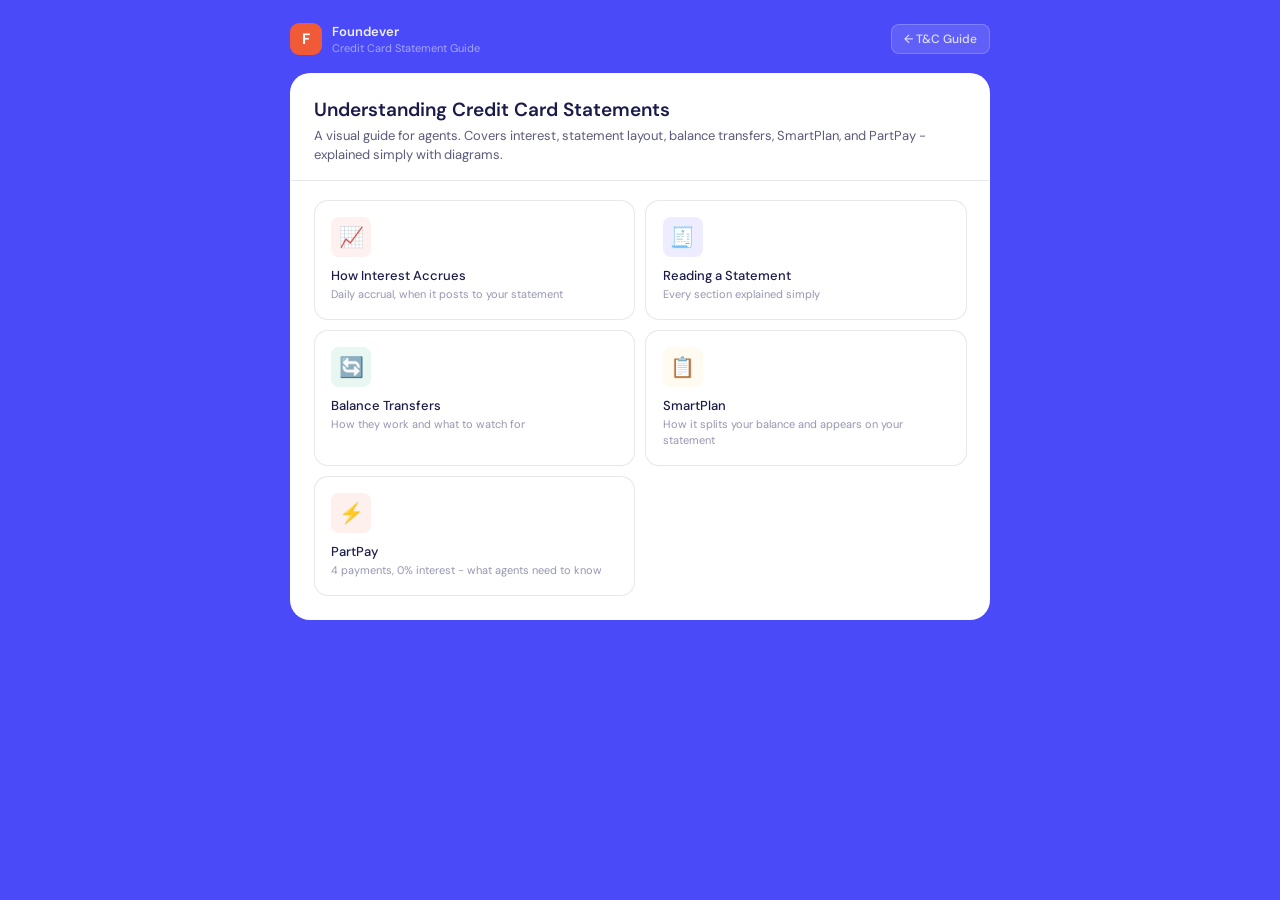
==== cc-guide.html @ bed617c7 "cc statement guide update" ====
<!DOCTYPE html>
<html lang="en">
<head>
<meta charset="UTF-8">
<meta name="viewport" content="width=device-width, initial-scale=1.0">
<title>Credit Card Statement Guide </title>
<link rel="preconnect" href="https://fonts.googleapis.com">
<link href="https://fonts.googleapis.com/css2?family=DM+Sans:opsz,wght@9..40,400;9..40,500;9..40,600;9..40,700&display=swap" rel="stylesheet">
<link rel="stylesheet" href="style-ccguide.css">
</head>
<body>
<div id="app"></div>
<script>
const TOPICS = [
  {id:'interest',   icon:'📈', bg:'#fff1f0', label:'How Interest Accrues',        sub:'Daily accrual, when it posts to your statement'},
  {id:'statement',  icon:'🧾', bg:'#ededff', label:'Reading a Statement',          sub:'Every section explained simply'},
  {id:'balance_xfr',icon:'🔄', bg:'#e8f7f2', label:'Balance Transfers',            sub:'How they work and what to watch for'},
  {id:'smartplan',  icon:'📋', bg:'#fffbf0', label:'SmartPlan',                    sub:'How it splits your balance and appears on your statement'},
  {id:'partpay',    icon:'⚡', bg:'#fdf0ed', label:'PartPay',                      sub:'4 payments, 0% interest - what agents need to know'},
];

const S = {screen:'home', topicId:null};

function escH(s){return String(s).replace(/&/g,'&amp;').replace(/</g,'&lt;').replace(/>/g,'&gt;')}

// ── CONTENT RENDERERS ────────────────────────────────────────────────────────

function renderInterest(){return `
  <div class="section-lbl">The core idea</div>
  <div class="box blue"><div class="box-lbl">How it works</div>
    Interest is calculated <strong>every single day</strong> on your outstanding balance, but it only <em>appears</em> on your statement at the end of each month. Miss a full payment - and you pay for every day the balance sat there.
  </div>

  <div class="box red">
    <div class="box-lbl">Why interest can appear on two statements</div>

    Interest on purchases can start building in the background -  
    but it is <strong>only charged if the full closing balance is not paid by the due date</strong>.

    <br><br>

    <strong>What happens:</strong>
      <ul>
        <li>First statement → no interest shown yet</li>
        <li>Customer does not pay full balance → interest-free period is lost</li>
        <li>Next statement → main interest charge is added</li>
        <li>If they then pay in full → a small additional interest charge may appear on the following statement</li>
      </ul>

      <br>

      <strong>Why it happens:</strong><br>
      Interest keeps building daily until the balance is fully paid,  
      but it is only added to the account at statement time.

      <br><br>

      This delay can make it look like interest is being charged twice -  
      but it’s actually <strong>one continuous interest period shown across two statements</strong>.
  </div>

  <div class="section-lbl">Daily interest formula</div>
  <div style="background:var(--navy);border-radius:var(--rl);padding:1rem 1.25rem;text-align:center;margin-bottom:12px">
    <div style="font-size:11px;color:rgba(255,255,255,.5);margin-bottom:6px;letter-spacing:.08em;text-transform:uppercase">Daily interest charge</div>
    <div style="font-size:16px;font-weight:700;color:#fff;letter-spacing:-.01em">Balance × (Annual Rate ÷ 365)</div>
    <div style="font-size:12px;color:rgba(255,255,255,.55);margin-top:8px">Calculated daily on the <strong>outstanding balance each day </strong>(not a fixed amount)</div>
  </div>

  <div class="section-lbl">What actually happens step by step</div>
  <!-- Timeline -->
  <div style="position:relative;margin:1rem 0 2rem;padding:0 8px">
    <div style="height:6px;background:linear-gradient(90deg,var(--green) 0%,var(--amber) 60%,var(--red) 100%);border-radius:99px;position:relative">
      <!-- nodes -->
      <div style="position:absolute;left:0;top:50%;transform:translateY(-50%)">
        <div style="width:16px;height:16px;background:var(--green);border:3px solid #fff;border-radius:99px;box-shadow:0 0 0 1px var(--green)"></div>
      </div>
      <div style="position:absolute;left:40%;top:50%;transform:translateX(-50%) translateY(-50%)">
        <div style="width:16px;height:16px;background:var(--amber);border:3px solid #fff;border-radius:99px;box-shadow:0 0 0 1px var(--amber)"></div>
      </div>
      <div style="position:absolute;left:70%;top:50%;transform:translateX(-50%) translateY(-50%)">
        <div style="width:16px;height:16px;background:var(--red);border:3px solid #fff;border-radius:99px;box-shadow:0 0 0 1px var(--red)"></div>
      </div>
      <div style="position:absolute;right:0;top:50%;transform:translateY(-50%)">
        <div style="width:16px;height:16px;background:#666;border:3px solid #fff;border-radius:99px;box-shadow:0 0 0 1px #ccc"></div>
      </div>
    </div>
    <!-- labels below -->
    <div style="display:flex;justify-content:space-between;margin-top:14px;font-size:10px">
      <div style="text-align:center;width:60px">
        <div style="font-weight:600;color:var(--green)">1 Mar</div>
        <div style="color:var(--t3)">Purchase<br>$1,000</div>
      </div>
      <div style="text-align:center;width:80px;margin-left:-10px">
        <div style="font-weight:600;color:var(--amber)">31 Mar</div>
        <div style="color:var(--t3)">Statement<br>issued</div>
      </div>
      <div style="text-align:center;width:80px">
        <div style="font-weight:600;color:var(--red)">25 Apr</div>
        <div style="color:var(--t3)">Due date<br>missed</div>
      </div>
      <div style="text-align:center;width:60px">
        <div style="font-weight:600;color:#666">30 Apr</div>
        <div style="color:var(--t3)">Next<br>statement</div>
      </div>
    </div>
    <!-- annotation above line -->
    
  </div>

  <div class="section-lbl">The 2-statement problem (most common customer confusion)</div>
  <div style="display:grid;grid-template-columns:1fr 1fr;gap:8px;margin-bottom:12px">
    <div class="stmt" style="margin:0">
      <div class="stmt-head" style="padding:.5rem .75rem"><span class="stmt-head-title">March Statement</span></div>
      <div class="stmt-row"><span class="stmt-label">Balance</span><span class="stmt-amount">$1,000</span></div>
      <div class="stmt-row highlight-green"><span class="stmt-label">Payment received</span><span class="stmt-amount neg">-$1,000</span></div>
      <div class="stmt-row subtotal"><span class="stmt-label">Closing balance</span><span class="stmt-amount">$0</span></div>
    </div>
    <div class="stmt" style="margin:0">
      <div class="stmt-head" style="padding:.5rem .75rem"><span class="stmt-head-title">April Statement</span></div>
      <div class="stmt-row"><span class="stmt-label">Opening balance</span><span class="stmt-amount">$0</span></div>
      <div class="stmt-row highlight-red"><span class="stmt-label">Interest charge</span><span class="stmt-amount interest">$17.68</span></div>
      <div class="stmt-row subtotal"><span class="stmt-label">Closing balance</span><span class="stmt-amount">$17.68</span></div>
    </div>
  </div>
  

  <div class="section-lbl">What most people get wrong</div>
  <div class="box amber">
    <div class="box-lbl">It is NOT just about the due date</div>
    Customers think:
    <br>“I paid it off, so no interest”
    <br><br>
    Reality:
    <ul>
      <li>Interest may have already been accruing BEFORE they paid</li>
      <li>If they lost their interest-free period, it applies <strong>retroactively</strong></li>
    </ul>
  </div>


  <div class="section-lbl">Transaction types matter</div>
  <div style="display:flex;flex-direction:column;gap:7px;margin-bottom:12px">
    ${[
      ['var(--green)','Purchases','Interest-free period applies ONLY if full balance is paid by due date'],
      ['var(--red)','Cash advances','Interest starts immediately - NO interest-free period'],
      ['var(--brand)','Balance transfers','Separate rate and rules - does NOT behave like purchases'],
    ].map(([col,title,text])=>`
      <div style="display:flex;gap:10px;padding:8px 10px;background:var(--surface);border-radius:var(--r)">
        <div style="width:8px;height:8px;border-radius:99px;background:${col};margin-top:6px"></div>
        <div><div style="font-weight:600;font-size:12px">${title}</div><div style="font-size:12px;color:var(--t2)">${text}</div></div>
      </div>
    `).join('')}
  </div>

  <div class="divider"></div>
  <div class="section-lbl">Agent tips</div>
  <div class="agent-tip"><div class="at-lbl">Common question</div>
     <div class="at-q">"I paid it off - why am I still charged interest?"</div>
    <div class="at-a">
      Interest is charged daily while there is a balance.  
      If the full closing balance wasn’t paid by the due date in the previous cycle, interest starts from the purchase date and continues until the balance is cleared.  
      That interest is then added on the next statement.
    </div>
    </div>
  <div class="agent-tip"><div class="at-lbl">Common question</div>
    <div class="at-q">"I see interest on 2 statements in a row - is this a double charge?"</div>
    <div class="at-a">No. The first charge is interest for the unpaid balance period. The second is the gap between that statement date and when payment was finally received. Two separate accrual periods - both correct under Clause 5.3 of the Westpac Credit Card T&Cs.</div>
  </div>
`}

function renderStatement(){return `
  <div class="section-lbl">A typical credit card statement - annotated</div>
  <div class="stmt">
    <div class="stmt-head">
      <span class="stmt-head-title">Westpac Credit Card Statement</span>
      <span class="stmt-head-sub">Period: 1 Mar – 31 Mar 2025 · Account ****1234</span>
    </div>

    <div class="stmt-row head"><span>Account Summary</span></div>
    <div class="stmt-row"><span class="stmt-label" style="display:flex;align-items:center;gap:6px"><span class="stmt-callout" style="background:#5a5b7a">1</span> Opening Balance</span><span class="stmt-amount">$1,250.00</span></div>

    <div class="stmt-row head"><span>Transactions</span></div>
    <div class="stmt-row"><span class="stmt-label" style="display:flex;align-items:center;gap:6px"><span class="stmt-callout" style="background:var(--brand)">2</span> 03 Mar - Woolworths</span><span class="stmt-amount">$124.50</span></div>
    <div class="stmt-row"><span class="stmt-label" style="padding-left:24px">07 Mar - Netflix</span><span class="stmt-amount">$15.99</span></div>
    <div class="stmt-row"><span class="stmt-label" style="padding-left:24px">14 Mar - Shell Petrol</span><span class="stmt-amount">$89.70</span></div>

    <div class="stmt-row head"><span>Payments & Credits</span></div>
    <div class="stmt-row highlight-green"><span class="stmt-label" style="display:flex;align-items:center;gap:6px"><span class="stmt-callout" style="background:var(--green)">3</span> 18 Mar - Payment - Thank you</span><span class="stmt-amount neg">-$600.00</span></div>

    <div class="stmt-row head"><span>Interest & Fees</span></div>
    <div class="stmt-row highlight-red"><span class="stmt-label" style="display:flex;align-items:center;gap:6px"><span class="stmt-callout" style="background:var(--red)">4</span> 31 Mar - Interest Charge</span><span class="stmt-amount interest">$14.32</span></div>
    <div class="stmt-row highlight-amber"><span class="stmt-label" style="display:flex;align-items:center;gap:6px"><span class="stmt-callout" style="background:var(--amber)">5</span> 31 Mar - Annual Card Fee</span><span class="stmt-amount">$175.00</span></div>

    <div class="stmt-row total"><span class="stmt-label" style="display:flex;align-items:center;gap:6px"><span class="stmt-callout" style="background:var(--navy)">6</span> Closing Balance</span><span class="stmt-amount brand">$1,069.51</span></div>
    <div class="stmt-row highlight-blue"><span class="stmt-label" style="display:flex;align-items:center;gap:6px"><span class="stmt-callout" style="background:var(--brand)">7</span> Minimum Payment Due</span><span class="stmt-amount brand">$21.39</span></div>
    <div class="stmt-row"><span class="stmt-label" style="display:flex;align-items:center;gap:6px"><span class="stmt-callout" style="background:var(--navy)">8</span> Payment Due Date</span><span class="stmt-amount">15 Apr 2025</span></div>
  </div>

  <div class="section-lbl">What each number means</div>
  <div style="display:flex;flex-direction:column;gap:7px;margin-bottom:12px">
    ${[
      ['1','#5a5b7a','Opening Balance','What was owed at the start of this statement period - the closing balance from last month.'],
      ['2','var(--brand)','Transactions','All purchases made this period. Interest and fees are NOT included here - they have their own section.'],
      ['3','var(--green)','Payments & Credits','Money the customer paid in, plus any refunds. Shown as negative (reduces what they owe).'],
      ['4','var(--red)','Interest Charge','The daily interest accrued over the period, totalled and posted at statement end. Only appears if they carried a balance.'],
      ['5','var(--amber)','Fees','Annual card fee, cash advance fee, missed payment fee, etc. These are separate from interest.'],
      ['6','var(--navy)','Closing Balance','What they owe right now. = Opening + Transactions − Payments + Interest + Fees.'],
      ['7','var(--brand)','Minimum Payment Due','The least they must pay to avoid a $20 missed payment fee. Paying only the minimum means interest accrues on the rest.'],
      ['8','var(--navy)','Payment Due Date','The deadline. Pay the full closing balance by this date to keep the interest-free period.'],
    ].map(([n,col,title,text])=>`
      <div style="display:flex;gap:10px;align-items:flex-start;padding:8px 10px;background:var(--surface);border-radius:var(--r)">
        <div style="width:20px;height:20px;border-radius:99px;background:${col};color:#fff;font-size:10px;font-weight:700;display:grid;place-items:center;flex-shrink:0;margin-top:1px">${n}</div>
        <div><div style="font-size:12px;font-weight:600;color:var(--t1);margin-bottom:2px">${title}</div><div style="font-size:12px;color:var(--t2);line-height:1.5">${text}</div></div>
      </div>`).join('')}
  </div>

  <div class="divider"></div>
  <div class="section-lbl">Agent tips</div>
  <div class="agent-tip"><div class="at-lbl">Common question</div>
    <div class="at-q">"What is the difference between the closing balance and the minimum payment?"</div>
    <div class="at-a">The closing balance is the full amount owed. The minimum payment is the least they must pay to avoid a late fee - but paying only the minimum means interest accrues on everything else. To keep interest-free days, they must pay the full closing balance (or Monthly Payment Balance if they have a SmartPlan or Balance Transfer).</div>
  </div>
  <div class="agent-tip"><div class="at-lbl">Common question</div>
    <div class="at-q">"Why do I see both interest AND fees on my statement?"</div>
    <div class="at-a">They're different things. Interest is charged on the balance they carried day-to-day. Fees are fixed charges for specific events - like the annual card fee or a missed payment fee. A customer can have a fee without any interest (e.g. if they paid in full but still got charged the annual fee).</div>
  </div>
`}

function renderBalanceXfr(){return `
  <div class="section-lbl">What is a balance transfer?</div>
  <div class="box blue"><div class="box-lbl">Simple definition</div>
    A balance transfer moves debt from a higher-interest card to a Westpac card at a lower (often 0%) promotional rate for a set period. It doesn't reduce what you owe - it changes where you owe it and at what rate.
  </div>

  <div class="section-lbl">Before & after</div>
  <div class="two-col">
    <div style="background:var(--red-bg);border:1px solid var(--red-bdr);border-radius:var(--rl);padding:1rem;text-align:center">
      <div style="font-size:10px;text-transform:uppercase;font-weight:700;color:var(--red);margin-bottom:.5rem">Other bank card - BEFORE</div>
      <div style="font-size:24px;font-weight:700;color:var(--t1)">$5,000</div>
      <div style="font-size:12px;color:var(--t2);margin-top:4px">At 22% p.a.</div>
      <div style="font-size:11px;color:var(--red);margin-top:6px;font-weight:600">≈ $3.01/day interest</div>
    </div>
    <div style="background:var(--green-bg);border:1px solid var(--green-bdr);border-radius:var(--rl);padding:1rem;text-align:center">
      <div style="font-size:10px;text-transform:uppercase;font-weight:700;color:var(--green);margin-bottom:.5rem">Westpac card - AFTER</div>
      <div style="font-size:24px;font-weight:700;color:var(--t1)">$5,000</div>
      <div style="font-size:12px;color:var(--t2);margin-top:4px">At 0% for 20 months</div>
      <div style="font-size:11px;color:var(--green);margin-top:6px;font-weight:600">$0/day interest (promo period)</div>
    </div>
  </div>

  <div class="section-lbl">The timeline - what agents must explain</div>
  <div style="position:relative;margin:1.5rem 0 1rem;padding:0 8px">
    <div style="height:8px;border-radius:99px;overflow:hidden;display:flex">
      <div style="width:72%;background:var(--green);display:flex;align-items:center;padding-left:10px"><span style="font-size:10px;font-weight:600;color:#fff">0% promotional period (20 months)</span></div>
      <div style="width:28%;background:var(--red);display:flex;align-items:center;justify-content:flex-end;padding-right:8px"><span style="font-size:10px;font-weight:600;color:#fff">Standard rate</span></div>
    </div>
    <div style="display:flex;justify-content:space-between;margin-top:8px;font-size:10px;color:var(--t2)">
      <span>Transfer date (Day 1)<br><span style="font-style:italic">Interest starts immediately on BT</span></span>
      <span style="text-align:center">Month 20<br><span style="color:var(--red);font-weight:600">Promo ends!</span></span>
      <span style="text-align:right">Remaining balance →<br>reverts to purchase/cash rate</span>
    </div>
  </div>

  <div class="section-lbl">How it appears on a statement</div>
  <div class="stmt">
    <div class="stmt-head"><span class="stmt-head-title">Account Summary - Balance Transfer Active</span></div>
    <div class="stmt-row"><span class="stmt-label">Main Account Balance</span><span class="stmt-amount">$234.19</span></div>
    <div class="stmt-row highlight-blue"><span class="stmt-label">Balance Transfer Balance</span><span class="stmt-amount brand">$4,750.00</span></div>
    <div class="stmt-row total"><span class="stmt-label">Total Closing Balance</span><span class="stmt-amount brand">$4,984.19</span></div>
    <div class="stmt-row"><span class="stmt-label" style="color:var(--brand);font-size:11px">Monthly Payment Balance (pay this to keep interest free on purchases)</span><span class="stmt-amount brand" style="font-size:11px">$234.19</span></div>
  </div>

  <div class="box amber"><div class="box-lbl">⚠ Key rule agents must know</div>
    While a Balance Transfer is active, the customer must pay the <strong>Monthly Payment Balance</strong> (not the full closing balance) to keep their interest-free period on purchases. This is different from the normal "pay the closing balance" rule.
  </div>

  <div class="box red"><div class="box-lbl">Critical - what happens at end of promo period</div>
    Any remaining Balance Transfer balance reverts to the Purchase Balance or Cash Advance Balance (per the original offer terms) and starts attracting the standard rate. Customers should aim to pay it off before the promo ends. Not available on Westpac Lite.
  </div>

  <div class="divider"></div>
  <div class="section-lbl">Agent tips</div>
  <div class="agent-tip"><div class="at-lbl">Common question</div>
    <div class="at-q">"I did a balance transfer but I'm still being charged interest on my purchases."</div>
    <div class="at-a">When a Balance Transfer is active, the customer needs to pay the Monthly Payment Balance (shown on their statement) - not the full closing balance - to maintain interest-free on purchases. If they only paid the minimum, interest would have applied to purchases. Check what amount they paid last month.</div>
  </div>
  <div class="agent-tip"><div class="at-lbl">Common question</div>
    <div class="at-q">"Can I cancel a balance transfer?"</div>
    <div class="at-a">Balance transfers can't be cancelled once processed, but customers can pay off the balance transfer balance faster. The balance transfer fee (typically 3%) is charged upfront and is not refunded.</div>
  </div>
`}

function renderSmartplan(){return `
  <div class="section-lbl">What is SmartPlan?</div>
  <div class="box blue"><div class="box-lbl">Simple definition</div>
    SmartPlan splits a large purchase or part of your card balance into <strong>fixed monthly instalments</strong> - like a mini payment plan within your credit card. You choose the number of months, and a set amount comes off each statement automatically.
  </div>

  <div class="section-lbl">How it splits your balance</div>
  <div class="two-col">
    <div class="bs-card" style="border-color:var(--bdr-md)">
      <div class="bs-title">Before SmartPlan</div>
      <div style="font-size:13px;color:var(--t2);margin-bottom:8px">Main Account Balance</div>
      <div class="bs-amount">$3,200</div>
      <div class="bs-rate">Full amount attracting 20.99% p.a.</div>
      <div style="display:inline-block;font-size:10px;font-weight:600;padding:2px 8px;border-radius:99px;margin-top:6px;background:var(--red-bg);color:var(--red)">No structure</div>
    </div>
    <div class="bs-card" style="border-color:var(--brand-mid);background:var(--brand-lt)">
      <div class="bs-title" style="color:var(--brand)">After SmartPlan</div>
      <div style="font-size:12px;color:var(--t2);margin-bottom:4px">Main Account Balance</div>
      <div style="font-size:18px;font-weight:700;color:var(--t1)">$1,200</div>
      <div style="height:8px"></div>
      <div style="font-size:12px;color:var(--brand);font-weight:600;margin-bottom:2px">SmartPlan Balance</div>
      <div style="font-size:18px;font-weight:700;color:var(--brand)">$2,000</div>
      <div class="bs-pill" style="background:var(--brand-lt);color:var(--brand)">$200/month × 10 months</div>
    </div>
  </div>

  <div class="section-lbl">How it appears on a statement</div>
  <div class="stmt">
    <div class="stmt-head"><span class="stmt-head-title">Account Summary - SmartPlan Active</span></div>
    <div class="stmt-row"><span class="stmt-label">Main Account Balance</span><span class="stmt-amount">$1,200.00</span></div>
    <div class="stmt-row highlight-blue"><span class="stmt-label">SmartPlan Balance(s)</span><span class="stmt-amount brand">$1,800.00</span></div>
    <div class="stmt-row total"><span class="stmt-label">Total Closing Balance</span><span class="stmt-amount brand">$3,000.00</span></div>

    <div class="stmt-row head"><span>SmartPlan Detail</span></div>
    <div class="stmt-row highlight-blue"><span class="stmt-label">Plan 1: Television purchase - 8 months remaining</span><span class="stmt-amount brand">$200.00/mo</span></div>

    <div class="stmt-row head"><span>What to pay this month</span></div>
    <div class="stmt-row"><span class="stmt-label">Monthly Payment Balance (keeps interest free on purchases)</span><span class="stmt-amount">$1,200.00</span></div>
    <div class="stmt-row"><span class="stmt-label">SmartPlan Instalment</span><span class="stmt-amount">$200.00</span></div>
    <div class="stmt-row total"><span class="stmt-label">Monthly Payment (pay this to keep SmartPlan active)</span><span class="stmt-amount brand">$1,400.00</span></div>
  </div>

  <div class="box amber"><div class="box-lbl">⚠ Autopay must be updated first</div>
    Before setting up a SmartPlan, the customer must update Autopay to either "Monthly Payment Balance" or "Monthly Payment." A fixed dollar amount or percentage Autopay is not compatible - the setup will be blocked.
  </div>

  <div class="box red"><div class="box-lbl">What happens if a SmartPlan payment is missed</div>
    Westpac may cancel the SmartPlan and move the remaining balance back to the Main Account Balance where standard interest applies. Setup fees are not refunded.
  </div>

  <div class="divider"></div>
  <div class="section-lbl">Agent tips</div>
  <div class="agent-tip"><div class="at-lbl">Common question</div>
    <div class="at-q">"I set up SmartPlan but my Autopay stopped working."</div>
    <div class="at-a">This is expected behaviour. Setting up a SmartPlan affects existing Autopay. If Autopay was set to a fixed dollar amount or percentage, the customer needs to update it to "Monthly Payment Balance" or "Monthly Payment" before the SmartPlan can proceed. Ask them to update this in Online Banking. Reference: Westpac Credit Card T&Cs Clause 7.5.</div>
  </div>
  <div class="agent-tip"><div class="at-lbl">Common question</div>
    <div class="at-q">"Can the customer have more than one SmartPlan?"</div>
    <div class="at-a">Yes - up to 8 active SmartPlans at once. Each appears separately on the statement with its own instalment amount. Payments are applied to the highest-rate SmartPlan first, then oldest first if the rate is the same.</div>
  </div>
  <div class="agent-tip"><div class="at-lbl">Common question</div>
    <div class="at-q">"How do I set up SmartPlan for a customer?"</div>
    <div class="at-a">SmartPlan can only be set up through Online Banking (desktop or Westpac App). Agents cannot set it up directly on behalf of the customer. Takes up to 2 business days to activate. The rate and fees are disclosed at setup and the customer receives notification when it's accepted. Reference: Clause 7.2.</div>
  </div>
`}

function renderPartpay(){return `
  <div class="section-lbl">What is PartPay?</div>
  <div class="box blue"><div class="box-lbl">Simple definition</div>
    PartPay splits a purchase into <strong>4 equal payments over 6 weeks</strong> with <strong>0% interest</strong>. It uses a separate digital card (PartPay Card) that's linked to the main credit card account. Think of it as a built-in buy-now-pay-later.
  </div>

  <div class="section-lbl">How a $500 purchase is split</div>
  <div class="pay-schedule">
    <div class="pay-item paid">
      <div class="pi-num">Payment 1</div>
      <div class="pi-amount">$125</div>
      <div class="pi-date">1 Mar (at purchase)</div>
      <div class="pi-status">✓ Paid</div>
    </div>
    <div class="pay-item paid">
      <div class="pi-num">Payment 2</div>
      <div class="pi-amount">$125</div>
      <div class="pi-date">15 Mar</div>
      <div class="pi-status">✓ Paid</div>
    </div>
    <div class="pay-item due">
      <div class="pi-num">Payment 3</div>
      <div class="pi-amount">$125</div>
      <div class="pi-date">29 Mar</div>
      <div class="pi-status">DUE NOW</div>
    </div>
    <div class="pay-item future">
      <div class="pi-num">Payment 4</div>
      <div class="pi-amount">$125</div>
      <div class="pi-date">12 Apr</div>
      <div class="pi-status">Upcoming</div>
    </div>
  </div>

  <div class="section-lbl">How it appears on a statement</div>
  <div class="stmt">
    <div class="stmt-head"><span class="stmt-head-title">Account Summary - PartPay Active</span></div>
    <div class="stmt-row"><span class="stmt-label">Main Account Balance</span><span class="stmt-amount">$450.00</span></div>
    <div class="stmt-row highlight-blue"><span class="stmt-label">PartPay Balance</span><span class="stmt-amount brand">$250.00</span></div>
    <div class="stmt-row total"><span class="stmt-label">Total Closing Balance</span><span class="stmt-amount brand">$700.00</span></div>

    <div class="stmt-row head"><span>PartPay Detail</span></div>
    <div class="stmt-row highlight-blue"><span class="stmt-label">Appliance Store - $500.00 original</span><span class="stmt-amount">$250.00 remaining</span></div>
    <div class="stmt-row" style="font-size:11px"><span class="stmt-label" style="color:var(--t3)">Instalments 1 & 2 paid · Instalment 3 due 29 Mar · Instalment 4 due 12 Apr</span><span></span></div>

    <div class="stmt-row head"><span>What to pay this month</span></div>
    <div class="stmt-row"><span class="stmt-label">Monthly Payment Balance (keeps purchases interest free - excludes PartPay)</span><span class="stmt-amount">$450.00</span></div>
    <div style="padding:6px 1rem;font-size:11px;color:var(--brand);background:var(--brand-lt)">PartPay Balance (0% interest) - collected automatically per schedule above</div>
  </div>

  <div class="section-lbl">Key rules - what's different about PartPay</div>
  <div style="display:flex;flex-direction:column;gap:7px;margin-bottom:12px">
    ${[
      ['var(--green)','0% interest on PartPay Balance','The PartPay Balance always sits at 0% - no interest, ever, as long as instalments are paid on time.'],
      ['var(--green)','Does not need to be paid for interest free on purchases','The Monthly Payment Balance excludes PartPay - customers only need to pay the Main Account Balance to keep interest free days on purchases.'],
      ['var(--brand)','PartPay Card is a digital card only','It is a separate digital card linked to the main credit card account. It can ONLY be used for eligible purchases - no cash advances, no Balance Transfers.'],
      ['var(--amber)','Cash advances not permitted','If a cash advance accidentally goes through on a PartPay Card, it is treated as a PartPay Purchase and repaid per the instalment schedule.'],
      ['var(--red)','Missed PartPay payment = moves to purchase balance','A missed PartPay payment (Missed PartPay Payment) is moved into the Purchase Balance and attracts the standard purchase rate from that point.'],
      ['var(--amber)','Points earned on full purchase value','Points are earned on the full purchase value - not on each individual instalment.'],
    ].map(([col,title,text])=>`
      <div style="display:flex;gap:10px;align-items:flex-start;padding:8px 10px;background:var(--surface);border-radius:var(--r)">
        <div style="width:8px;height:8px;border-radius:99px;background:${col};flex-shrink:0;margin-top:5px"></div>
        <div><div style="font-size:12px;font-weight:600;color:var(--t1);margin-bottom:2px">${title}</div><div style="font-size:12px;color:var(--t2);line-height:1.5">${text}</div></div>
      </div>`).join('')}
  </div>

  <div class="divider"></div>
  <div class="section-lbl">Agent tips</div>
  <div class="agent-tip"><div class="at-lbl">Common question</div>
    <div class="at-q">"I paid my credit card balance but PartPay is still showing - do I owe more?"</div>
    <div class="at-a">Yes, PartPay is collected separately on its own schedule. The Monthly Payment Balance they needed to pay only covered the Main Account Balance. The PartPay instalments are collected automatically on the PartPay dates. If they paid the Monthly Payment Balance correctly, they are not in arrears - PartPay is running as expected. Reference: Westpac Credit Card T&Cs Clause 5.2.</div>
  </div>
  <div class="agent-tip"><div class="at-lbl">Common question</div>
    <div class="at-q">"Why is there interest on my statement even though PartPay is 0%?"</div>
    <div class="at-a">Interest is charged on the Main Account Balance - not the PartPay Balance. If the customer didn't pay the Monthly Payment Balance in full, interest would apply to their purchase balance. The PartPay Balance itself is always 0% and is never subject to interest. Reference: Altitude T&Cs and Westpac Credit Card T&Cs Table 1.</div>
  </div>
  <div class="agent-tip"><div class="at-lbl">Common question</div>
    <div class="at-q">"What happens if I miss a PartPay payment?"</div>
    <div class="at-a">A missed PartPay payment (called a "Missed PartPay Payment") is moved from the PartPay Balance into the Purchase Balance. From that point it attracts the standard purchase rate. It is also included in the Minimum Payment Due calculation going forward. Encourage the customer to set up Autopay to prevent this.</div>
  </div>
`}

// ── RENDER ────────────────────────────────────────────────────────────────────
function render(){
  const t = S.topicId ? TOPICS.find(x=>x.id===S.topicId) : null;
  document.getElementById('app').innerHTML = `
    <div class="phdr">
      <div class="brand-row">
        <div class="logomark">F</div>
        <div><div class="brand-name">Foundever</div><div class="brand-sub">Credit Card Statement Guide</div></div>
      </div>
      <a class="back-link" href="creditcardstnc.html">← T&C Guide</a>
    </div>
    <div class="shell">
      ${S.screen === 'home' ? renderHome() : renderTopic(t)}
    </div>`;
}

function renderHome(){
  return `
    <div class="home-head">
      <h1>Understanding Credit Card Statements</h1>
      <p>A visual guide for agents. Covers interest, statement layout, balance transfers, SmartPlan, and PartPay - explained simply with diagrams.</p>
    </div>
    <div class="topic-grid">
      ${TOPICS.map(t=>`
        <div class="topic-card" onclick="goTopic('${t.id}')">
          <div class="tc-pill" style="background:${t.bg}">${t.icon}</div>
          <div class="tc-lbl">${escH(t.label)}</div>
          <div class="tc-desc">${escH(t.sub)}</div>
        </div>`).join('')}
    </div>`;
}

function renderTopic(t){
  const contentMap = {
    interest:    renderInterest,
    statement:   renderStatement,
    balance_xfr: renderBalanceXfr,
    smartplan:   renderSmartplan,
    partpay:     renderPartpay,
  };
  const body = contentMap[t.id] ? contentMap[t.id]() : '<p>Coming soon.</p>';
  return `
    <div class="topic-hdr">
      <div class="th-inner">
        <div class="th-icon" style="background:${t.bg}">${t.icon}</div>
        <div><div class="th-title">${escH(t.label)}</div><div class="th-sub">${escH(t.sub)}</div></div>
      </div>
      <button class="btn" onclick="goHome()">← Back</button>
    </div>
    <div class="content">${body}</div>`;
}

function goHome(){ S.screen='home'; S.topicId=null; render(); window.scrollTo(0,0); }
function goTopic(id){ S.topicId=id; S.screen='topic'; render(); window.scrollTo(0,0); }

render();
</script>
</body>
</html>
---- style-ccguide.css ----
*,*::before,*::after{box-sizing:border-box;margin:0;padding:0}
:root{
  --brand:#4A4AF9;--brand-dk:#3535d6;--brand-lt:#ededff;--brand-mid:#9898fb;
  --coral:#F05A37;--navy:#1A1B4B;
  --white:#fff;--surface:#f7f7fb;
  --t1:#1A1B4B;--t2:#5a5b7a;--t3:#9596b2;
  --bdr:rgba(26,27,75,0.10);--bdr-md:rgba(26,27,75,0.18);
  --red:#c0392b;--red-bg:#fff1f0;--red-bdr:#ffbdb9;
  --amber:#92600a;--amber-bg:#fffbf0;--amber-bdr:#ffd980;
  --green:#1a7a41;--green-bg:#f0faf4;--green-bdr:#a4ddb9;
  --r:8px;--rl:14px;--rxl:20px;
  --sh:0 4px 24px rgba(74,74,249,0.12);
}
html,body{min-height:100%;font-family:'DM Sans',-apple-system,sans-serif;font-size:15px;background:var(--brand);color:var(--t1);-webkit-font-smoothing:antialiased}
body{display:flex;flex-direction:column;align-items:center;padding:1.5rem 1rem 5rem}

/* Page header */
.phdr{width:100%;max-width:700px;display:flex;align-items:center;justify-content:space-between;margin-bottom:1.25rem}
.brand-row{display:flex;align-items:center;gap:10px}
.logomark{width:32px;height:32px;background:var(--coral);border-radius:9px;display:grid;place-items:center;font-size:15px;font-weight:700;color:#fff}
.brand-name{font-size:13px;font-weight:600;color:rgba(255,255,255,.9)}
.brand-sub{font-size:11px;color:rgba(255,255,255,.5);margin-top:1px}
.back-link{display:inline-flex;align-items:center;gap:6px;font-size:12px;font-weight:500;color:rgba(255,255,255,.8);background:rgba(255,255,255,.12);border:1px solid rgba(255,255,255,.2);border-radius:var(--r);padding:6px 12px;text-decoration:none;transition:background .15s}
.back-link:hover{background:rgba(255,255,255,.22);color:#fff}

/* Shell */
.shell{width:100%;max-width:700px;background:var(--white);border-radius:var(--rxl);border:1px solid rgba(255,255,255,.15);overflow:hidden}

/* Buttons */
button{font-family:'DM Sans',sans-serif;cursor:pointer;display:inline-flex;align-items:center;justify-content:center;transition:background .12s,transform .1s}
button:active{transform:scale(.98)}
.btn{font-size:12px;color:var(--t2);background:transparent;border:.5px solid var(--bdr-md);border-radius:var(--r);padding:6px 13px}
.btn:hover{background:var(--surface);border-color:var(--brand-mid);color:var(--brand)}
.btn-back{font-size:12px;color:var(--t2);background:none;border:none;padding:0}
.btn-back:hover{color:var(--brand)}

/* Home */
.home-head{padding:1.5rem 1.5rem 1rem;border-bottom:.5px solid var(--bdr)}
.home-head h1{font-size:19px;font-weight:600;margin-bottom:4px}
.home-head p{font-size:13px;color:var(--t2);line-height:1.5}
.topic-grid{display:grid;grid-template-columns:1fr 1fr;gap:10px;padding:1.25rem 1.5rem 1.5rem}
.topic-card{background:var(--white);border:1px solid var(--bdr);border-radius:var(--rl);padding:1.1rem;cursor:pointer;transition:border-color .15s,box-shadow .15s,transform .1s}
.topic-card:hover{border-color:var(--brand-mid);box-shadow:var(--sh);transform:translateY(-1px)}
.tc-pill{width:40px;height:40px;border-radius:var(--r);display:grid;place-items:center;font-size:20px;margin-bottom:10px}
.tc-lbl{font-size:13px;font-weight:500}
.tc-desc{font-size:11px;color:var(--t3);margin-top:3px;line-height:1.4}

/* Topic page */
.topic-hdr{padding:1.25rem 1.5rem;border-bottom:.5px solid var(--bdr);display:flex;align-items:center;justify-content:space-between}
.th-inner{display:flex;align-items:center;gap:12px}
.th-icon{width:44px;height:44px;border-radius:var(--rl);display:grid;place-items:center;font-size:22px}
.th-title{font-size:17px;font-weight:600}
.th-sub{font-size:12px;color:var(--t2);margin-top:2px}
.content{padding:1.5rem 1.5rem 2rem}
.section-lbl{font-size:10px;text-transform:uppercase;letter-spacing:.12em;font-weight:700;color:var(--t3);margin-bottom:.6rem;margin-top:1.5rem}
.section-lbl:first-child{margin-top:0}

/* Info boxes */
.box{border-radius:var(--rl);border:1px solid var(--bdr);padding:.9rem 1rem;margin-bottom:9px;font-size:13px;line-height:1.55}

/* ── BULLETPROOF INTEREST UX UPGRADES ── */

/* Make critical boxes feel actually important */
.box.red {
  border-width: 1.5px;
  box-shadow: 0 2px 10px rgba(192,57,43,0.08);
}

.box.amber {
  border-width: 1.2px;
}

/* Improve readability for lists inside boxes */
.box ul {
  margin-top: 6px;
  padding-left: 18px;
}

.box li {
  margin-bottom: 4px;
  line-height: 1.45;
}

/* Strong emphasis inside explanations */
.box strong {
  font-weight: 600;
  color: var(--t1);
}

/* Make “core rule” sections stand out more */
.section-lbl {
  letter-spacing: .14em;
}

/* Improve spacing between sections (less cramped thinking) */
.section-lbl + .box {
  margin-top: 6px;
}

/* Agent tips = decision zone, not decoration */
.agent-tip {
  box-shadow: 0 6px 18px rgba(26,27,75,0.12);
  border: 1px solid rgba(255,255,255,0.08);
}

/* Make answers easier to scan quickly */
.at-a {
  line-height: 1.6;
}

/* Improve question contrast */
.at-q {
  color: rgba(255,255,255,.75);
}

/* Highlight “rules” inside agent answers */
.at-a strong {
  color: #fff;
  font-weight: 600;
}

/* Better visual separation for stacked tips */
.agent-tip + .agent-tip {
  margin-top: 10px;
}





.box.blue{background:var(--brand-lt);border-color:var(--brand-mid)}
.box.green{background:var(--green-bg);border-color:var(--green-bdr)}
.box.amber{background:var(--amber-bg);border-color:var(--amber-bdr)}
.box.red{background:var(--red-bg);border-color:var(--red-bdr)}
.box-lbl{font-size:9px;text-transform:uppercase;letter-spacing:.1em;font-weight:700;margin-bottom:4px}
.box.blue .box-lbl{color:var(--brand)}
.box.green .box-lbl{color:var(--green)}
.box.amber .box-lbl{color:var(--amber)}
.box.red .box-lbl{color:var(--red)}
.box:not(.blue):not(.green):not(.amber):not(.red) .box-lbl{color:var(--t3)}

/* Agent tip */
.agent-tip{background:var(--navy);border-radius:var(--rl);padding:1rem;margin-bottom:9px}
.at-lbl{font-size:10px;text-transform:uppercase;letter-spacing:.1em;font-weight:700;color:rgba(255,255,255,.5);margin-bottom:6px}
.at-q{font-size:12px;color:rgba(255,255,255,.65);margin-bottom:3px;font-style:italic}
.at-a{font-size:13px;color:#fff;line-height:1.55}

/* ── STATEMENT MOCK ── */
.stmt{background:var(--white);border:1px solid var(--bdr-md);border-radius:var(--rl);overflow:hidden;margin-bottom:12px;font-size:12px}
.stmt-head{background:var(--navy);color:#fff;padding:.75rem 1rem;display:flex;align-items:center;justify-content:space-between}
.stmt-head-title{font-size:13px;font-weight:600}
.stmt-head-sub{font-size:10px;opacity:.6}
.stmt-row{display:flex;justify-content:space-between;align-items:center;padding:6px 1rem;border-bottom:.5px solid var(--bdr);gap:8px}
.stmt-row:last-child{border-bottom:none}
.stmt-row.head{background:var(--surface);font-weight:600;font-size:10px;text-transform:uppercase;letter-spacing:.08em;color:var(--t3)}
.stmt-row.total{background:var(--brand-lt);font-weight:600}
.stmt-row.subtotal{border-top:1px solid var(--bdr-md);font-weight:500;background:var(--surface)}
.stmt-row.highlight-green{background:var(--green-bg)}
.stmt-row.highlight-amber{background:var(--amber-bg)}
.stmt-row.highlight-red{background:var(--red-bg)}
.stmt-row.highlight-blue{background:var(--brand-lt)}
.stmt-label{color:var(--t2)}
.stmt-amount{font-weight:500;white-space:nowrap}
.stmt-amount.neg{color:var(--green)}
.stmt-amount.interest{color:var(--red)}
.stmt-amount.brand{color:var(--brand);font-weight:600}
.stmt-callout{width:18px;height:18px;border-radius:99px;display:grid;place-items:center;font-size:9px;font-weight:700;color:#fff;flex-shrink:0}

/* ── INTEREST TIMELINE DIAGRAM ── */
.timeline-wrap{position:relative;padding:2rem 0 1.5rem;margin-bottom:12px}
.timeline-track{height:4px;background:var(--bdr-md);border-radius:99px;position:relative;margin:0 20px}
.timeline-fill{position:absolute;top:0;left:0;height:4px;background:linear-gradient(90deg,var(--green),var(--red));border-radius:99px;transition:width .4s}
.timeline-node{position:absolute;top:50%;transform:translateY(-50%);display:flex;flex-direction:column;align-items:center}
.tnode-dot{width:14px;height:14px;border-radius:99px;border:2px solid #fff;box-shadow:0 0 0 1px var(--bdr-md);z-index:1}
.tnode-label{font-size:10px;font-weight:600;white-space:nowrap;margin-top:10px;color:var(--t2)}
.tnode-date{font-size:9px;color:var(--t3);margin-top:1px}
.tnode-amount{font-size:9px;font-weight:600;position:absolute;bottom:calc(100% + 12px);left:50%;transform:translateX(-50%);white-space:nowrap;background:var(--white);border:.5px solid var(--bdr-md);border-radius:4px;padding:2px 6px}
.timeline-label-above{position:absolute;top:-1.6rem;font-size:10px;color:var(--t3);white-space:nowrap;left:50%;transform:translateX(-50%)}

/* Interest accrual bar */
.interest-bar{height:28px;border-radius:var(--r);display:flex;align-items:center;margin-bottom:6px;overflow:hidden;position:relative}
.ib-label{font-size:11px;font-weight:500;padding:0 10px;white-space:nowrap}
.ib-days{position:absolute;right:10px;font-size:10px;opacity:.7}

/* ── BALANCE SPLIT DIAGRAM ── */
.balance-split{display:grid;grid-template-columns:1fr 1fr;gap:10px;margin-bottom:12px}
.bs-card{border-radius:var(--rl);border:1px solid var(--bdr);padding:1rem;text-align:center}
.bs-title{font-size:10px;text-transform:uppercase;letter-spacing:.08em;font-weight:700;color:var(--t3);margin-bottom:.5rem}
.bs-amount{font-size:22px;font-weight:700;color:var(--t1);margin-bottom:3px}
.bs-rate{font-size:11px;color:var(--t2)}
.bs-pill{display:inline-block;font-size:10px;font-weight:600;padding:2px 8px;border-radius:99px;margin-top:6px}
.bs-card.active .bs-pill{background:var(--green-bg);color:var(--green)}
.bs-card.ended .bs-pill{background:var(--red-bg);color:var(--red)}
.bs-card.smartplan .bs-pill{background:var(--brand-lt);color:var(--brand)}

/* ── PAYMENT SCHEDULE ── */
.pay-schedule{display:flex;gap:6px;margin-bottom:12px;flex-wrap:wrap}
.pay-item{flex:1;min-width:100px;border-radius:var(--r);border:1px solid var(--bdr);padding:.7rem;text-align:center}
.pay-item.paid{background:var(--green-bg);border-color:var(--green-bdr)}
.pay-item.due{background:var(--brand-lt);border-color:var(--brand-mid)}
.pay-item.future{background:var(--surface);border-color:var(--bdr)}
.pi-num{font-size:10px;font-weight:700;text-transform:uppercase;letter-spacing:.08em;margin-bottom:4px}
.pay-item.paid .pi-num{color:var(--green)}
.pay-item.due .pi-num{color:var(--brand)}
.pay-item.future .pi-num{color:var(--t3)}
.pi-amount{font-size:16px;font-weight:700}
.pi-date{font-size:10px;color:var(--t2);margin-top:2px}
.pi-status{font-size:9px;font-weight:600;margin-top:4px;text-transform:uppercase;letter-spacing:.06em}
.pay-item.paid .pi-status{color:var(--green)}
.pay-item.due .pi-status{color:var(--brand)}

/* Divider */
.divider{height:.5px;background:var(--bdr);margin:1rem 0}

.two-col{display:grid;grid-template-columns:1fr 1fr;gap:9px;margin-bottom:9px}

.tc-icon {
  display: none;
}
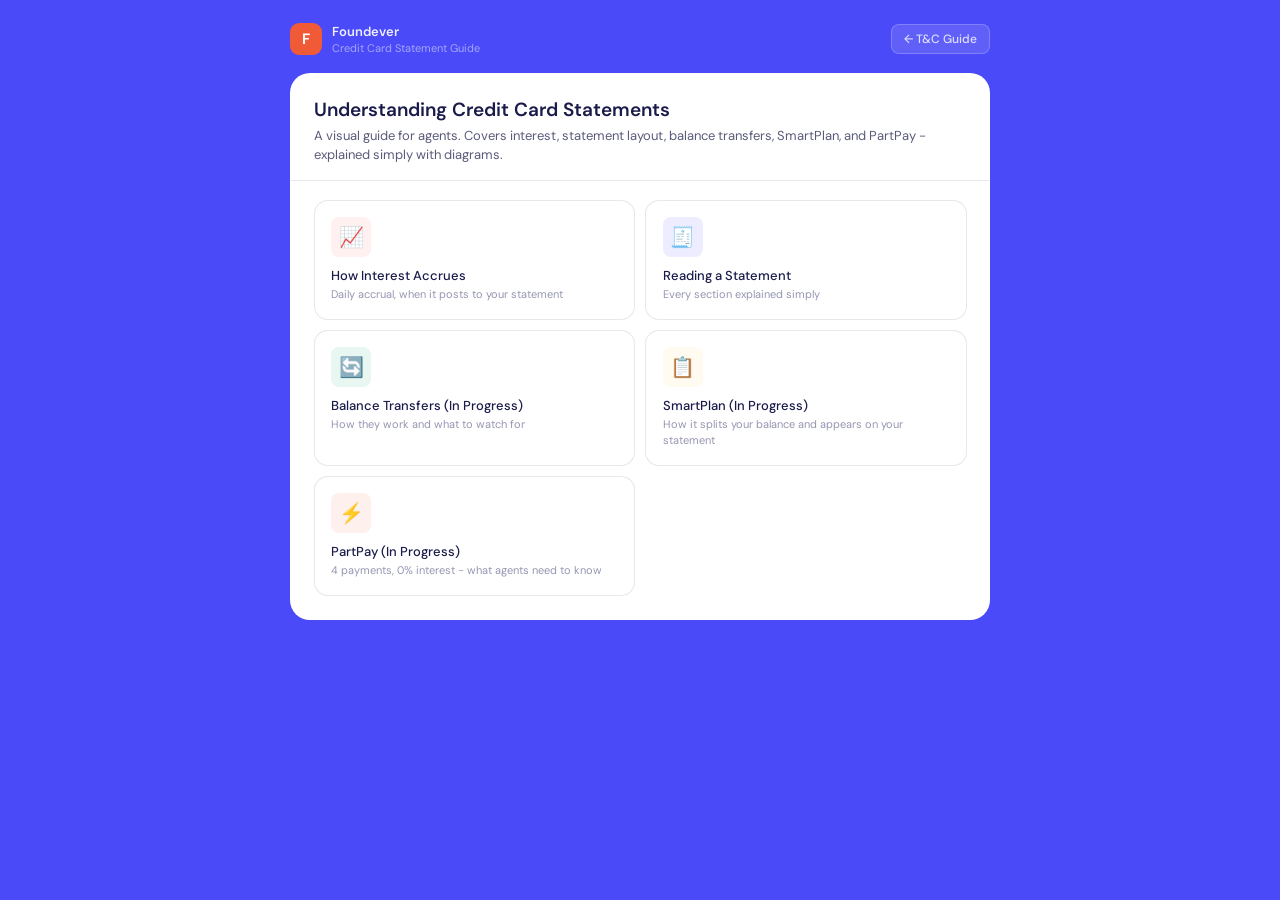
==== commit d276a6d4: "labels update in cc guide" ====
--- a/cc-guide.html
+++ b/cc-guide.html
@@ -14,9 +14,9 @@
 const TOPICS = [
   {id:'interest',   icon:'📈', bg:'#fff1f0', label:'How Interest Accrues',        sub:'Daily accrual, when it posts to your statement'},
   {id:'statement',  icon:'🧾', bg:'#ededff', label:'Reading a Statement',          sub:'Every section explained simply'},
-  {id:'balance_xfr',icon:'🔄', bg:'#e8f7f2', label:'Balance Transfers',            sub:'How they work and what to watch for'},
-  {id:'smartplan',  icon:'📋', bg:'#fffbf0', label:'SmartPlan',                    sub:'How it splits your balance and appears on your statement'},
-  {id:'partpay',    icon:'⚡', bg:'#fdf0ed', label:'PartPay',                      sub:'4 payments, 0% interest - what agents need to know'},
+  {id:'balance_xfr',icon:'🔄', bg:'#e8f7f2', label:'Balance Transfers (In Progress)',            sub:'How they work and what to watch for'},
+  {id:'smartplan',  icon:'📋', bg:'#fffbf0', label:'SmartPlan (In Progress)',                    sub:'How it splits your balance and appears on your statement'},
+  {id:'partpay',    icon:'⚡', bg:'#fdf0ed', label:'PartPay (In Progress)',                      sub:'4 payments, 0% interest - what agents need to know'},
 ];
 
 const S = {screen:'home', topicId:null};
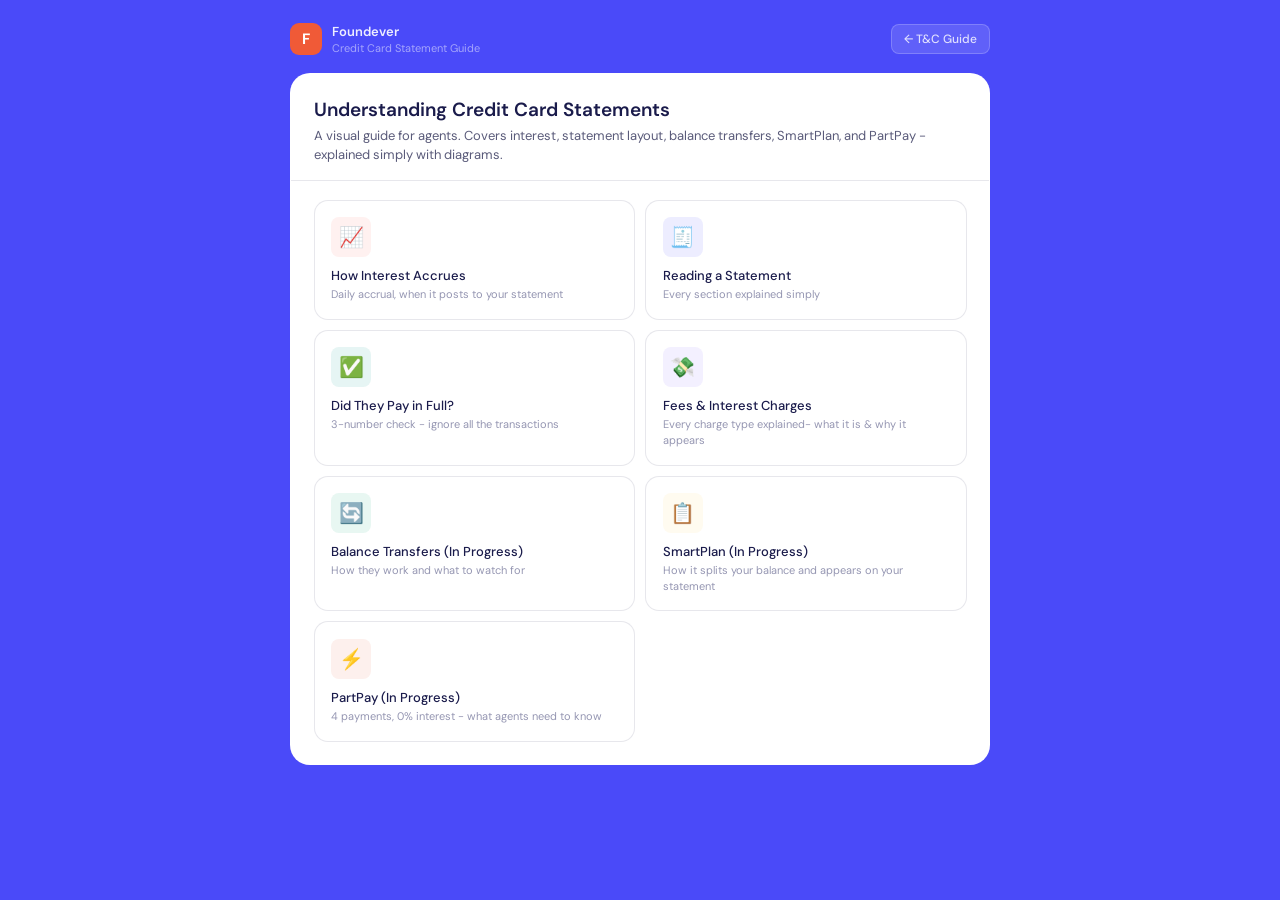
==== commit 60b49f52: "cc statement guide updated" ====
--- a/cc-guide.html
+++ b/cc-guide.html
@@ -14,6 +14,8 @@
 const TOPICS = [
   {id:'interest',   icon:'📈', bg:'#fff1f0', label:'How Interest Accrues',        sub:'Daily accrual, when it posts to your statement'},
   {id:'statement',  icon:'🧾', bg:'#ededff', label:'Reading a Statement',          sub:'Every section explained simply'},
+  {id:'paid_check', icon:'✅', bg:'#e6f5f4', label:'Did They Pay in Full?',        sub:'3-number check - ignore all the transactions'},
+  {id:'fees',       icon:'💸', bg:'#f3f0ff', label:'Fees & Interest Charges',      sub:'Every charge type explained- what it is & why it appears'},
   {id:'balance_xfr',icon:'🔄', bg:'#e8f7f2', label:'Balance Transfers (In Progress)',            sub:'How they work and what to watch for'},
   {id:'smartplan',  icon:'📋', bg:'#fffbf0', label:'SmartPlan (In Progress)',                    sub:'How it splits your balance and appears on your statement'},
   {id:'partpay',    icon:'⚡', bg:'#fdf0ed', label:'PartPay (In Progress)',                      sub:'4 payments, 0% interest - what agents need to know'},
@@ -470,10 +472,494 @@
     </div>`;
 }
 
+function renderFees(){
+
+  function feeBlock(title, accent, type, fields, avoidTip, agentQ, agentA, src){
+
+    // Amount pill — first field's value shown as a badge in the header
+    const amountPill = fields[0][1];
+
+    // Data rows — label left, value+note right
+    const rows = fields.slice(1).map(([label, val, note]) => `
+      <div style="display:flex;justify-content:space-between;align-items:flex-start;
+                  padding:7px 0;border-bottom:.5px solid rgba(26,27,75,.06);gap:12px">
+        <span style="font-size:11px;color:#7a7b9a;line-height:1.45;flex-shrink:0;
+                     min-width:90px">${label}</span>
+        <span style="font-size:11px;font-weight:500;text-align:right;color:#1A1B4B;
+                     line-height:1.45">${val}${note
+          ? `<br><span style='font-size:9px;color:#9596b2;font-weight:400'>${note}</span>`
+          : ''}</span>
+      </div>`).join('');
+
+    return `
+      <div style="border-radius:var(--rl);overflow:hidden;margin-bottom:14px;
+                  border:1px solid rgba(26,27,75,.11);
+                  box-shadow:0 2px 12px rgba(26,27,75,.07),0 1px 3px rgba(26,27,75,.05)">
+
+        <!-- ── HEADER ── -->
+        <div style="display:flex;align-items:center;justify-content:space-between;
+                    gap:12px;padding:.85rem 1rem .8rem 1.1rem;
+                    border-left:5px solid ${accent};background:#fff;
+                    border-bottom:1px solid rgba(26,27,75,.08)">
+          <div>
+            <div style="font-size:9px;text-transform:uppercase;letter-spacing:.14em;
+                        font-weight:700;color:${accent};margin-bottom:4px">
+              ${type === 'interest' ? 'Interest charge' : 'Fee'}
+            </div>
+            <div style="font-size:15px;font-weight:700;color:#1A1B4B;
+                        letter-spacing:-.02em;line-height:1.2">${title}</div>
+          </div>
+          <div style="flex-shrink:0;background:${accent}18;border:1px solid ${accent}44;
+                      border-radius:8px;padding:5px 11px;text-align:right">
+            <div style="font-size:9px;color:${accent};font-weight:600;
+                        text-transform:uppercase;letter-spacing:.08em;margin-bottom:2px">Amount</div>
+            <div style="font-size:12px;font-weight:700;color:${accent};
+                        white-space:nowrap">${amountPill}</div>
+          </div>
+        </div>
+
+        <!-- ── DATA ROWS ── -->
+        <div style="padding:.7rem 1rem .5rem 1.1rem;background:#fafafa;
+                    border-left:5px solid ${accent}30">${rows}</div>
+
+        <!-- ── HOW TO AVOID ── -->
+        <div style="padding:.65rem 1rem .65rem 1.1rem;
+                    background:#f0faf4;border-left:5px solid #1a7a41;
+                    border-top:.5px solid #c8ead4">
+          <span style="font-size:10px;text-transform:uppercase;letter-spacing:.1em;
+                       font-weight:700;color:#1a7a41;margin-right:6px">How to avoid</span>
+          <span style="font-size:11px;color:#2d6a41;line-height:1.5">${avoidTip}</span>
+        </div>
+
+        <!-- ── AGENT TIP ── -->
+        ${agentQ ? `
+        <div style="padding:.75rem 1rem .75rem 1.1rem;
+                    background:linear-gradient(135deg,#1A1B4B 0%,#23245c 100%);
+                    border-left:5px solid ${accent};border-top:.5px solid rgba(255,255,255,.06)">
+          <div style="font-size:9px;text-transform:uppercase;letter-spacing:.14em;
+                      color:${accent};font-weight:700;margin-bottom:6px">Agent tip</div>
+          <div style="font-size:11px;color:rgba(255,255,255,.55);font-style:italic;
+                      margin-bottom:5px;line-height:1.45">&ldquo;${agentQ}&rdquo;</div>
+          <div style="font-size:12px;color:rgba(255,255,255,.9);line-height:1.6">${agentA}</div>
+        </div>` : ''}
+
+        <!-- ── SOURCE ── -->
+        <div style="padding:.4rem 1rem .4rem 1.1rem;background:#f4f4f8;
+                    border-top:.5px solid rgba(26,27,75,.08);border-left:5px solid #d0d0e0;
+                    font-size:9px;color:#9596b2;letter-spacing:.01em">
+          📄 ${src}
+        </div>
+      </div>`;
+  }
+
+  // ── Section divider helper ──────────────────────────────────────────────────
+  function sectionHead(label, count, color){
+    return `
+      <div style="display:flex;align-items:center;gap:10px;margin:1.5rem 0 .75rem">
+        <div style="width:4px;height:28px;background:${color};border-radius:99px;flex-shrink:0"></div>
+        <div>
+          <div style="font-size:14px;font-weight:700;color:#1A1B4B;line-height:1">${label}</div>
+          <div style="font-size:10px;color:#9596b2;margin-top:2px">${count} type${count!==1?'s':''}</div>
+        </div>
+      </div>`;
+  }
+
+  return `
+  <div class="section-lbl">How to use this page</div>
+  <div class="box blue"><div class="box-lbl">Two types of charges</div>
+    Every charge on a Westpac credit card is either a <strong>fee</strong> (fixed, event-based) or <strong>interest</strong> (daily percentage on what's owed). They have different causes and appear in different places on the statement.
+  </div>
+
+  ${sectionHead('Interest Charges', 4, '#e84545')}
+
+  ${feeBlock('Purchase Interest',       '#d63b3b', 'interest',
+    [['Amount',         'Up to 20.99% p.a.'],
+     ['Rates by card',  'Altitude Platinum / Black / Low Fee: 20.99% p.a.<br>Low Rate Card: 13.74% p.a.<br>Westpac Lite: 9.90% p.a.',''],
+     ['Starts from',    'Day of the purchase','Subject to interest-free period'],
+     ['Applies to',     'All 5 Westpac credit cards','Different rates per card'],
+     ['When it appears','Statement AFTER a period where the full required amount was not paid by the due date',''],
+    ],
+    'Pay the full Closing Balance (or Monthly Payment Balance if SmartPlan/BT/PartPay is active) by the due date every month.',
+    'I paid my card — why is there still interest on my statement?',
+    'Check the statement from last month. If the full required amount was not paid in full by the due date, interest accrued on the outstanding balance and posts to the next statement. See the "Did They Pay in Full?" guide for the exact check procedure.',
+    'Westpac Credit Card T&Cs — Clause 5.1–5.3, pp.13–17'
+  )}
+
+  ${feeBlock('Cash Advance Interest',   '#c43030', 'interest',
+    [['Amount',         '21.99% p.a.', 'Higher than the purchase rate on all cards'],
+     ['No interest-free period', 'Interest starts from the day of the transaction — regardless of whether the account is otherwise interest-free',''],
+     ['Applies to',     'Altitude Platinum, Altitude Black, Low Fee, Low Rate',''],
+     ['Not available on','Westpac Lite','Cash advances are not offered on Lite'],
+     ['Also charged',   'A 3.5% cash advance fee applies in addition to this interest','Both the fee AND interest apply from day one'],
+    ],
+    'Use a debit card for all cash withdrawals. Cash advances on a credit card are one of the most expensive ways to access money.',
+    'Why is my cash withdrawal being charged more interest than my purchases?',
+    'Cash advances attract 21.99% interest starting from the day of withdrawal — there is no interest-free period. On top of that, a 3.5% transaction fee also applies. Both start immediately. A debit card is always cheaper for cash.',
+    'Westpac Credit Card T&Cs — Clause 5.1, Table 1 & 2'
+  )}
+
+  ${feeBlock('Balance Transfer Interest','#b52878', 'interest',
+    [['Amount',         'Promotional rate at time of transfer — often 0% for a set term','Reverts to standard rate when promo ends'],
+     ['Starts from',    'Day the balance is transferred to the account','No interest-free period on Balance Transfers'],
+     ['At promo end',   'Remaining BT balance reverts to Purchase or Cash Advance Balance and attracts standard rate','Per the original offer terms'],
+     ['Applies to',     'Altitude Platinum, Altitude Black, Low Fee, Low Rate',''],
+     ['Not available on','Westpac Lite','Balance transfers not offered on Lite'],
+    ],
+    'Pay off the Balance Transfer balance before the promotional period ends. Set a calendar reminder for the expiry date.',
+    'My 0% balance transfer is now being charged interest — why?',
+    'The promotional period has ended. Any remaining balance has reverted to the standard rate. Check the original offer terms for the exact end date. The customer should factor in the remaining BT balance in their monthly payment going forward.',
+    'Westpac Credit Card T&Cs — Clause 5.1, Table 2'
+  )}
+
+  ${feeBlock('SmartPlan Interest',      '#9b5de5', 'interest',
+    [['Amount',         'Varies — disclosed at time of SmartPlan setup',''],
+     ['Starts from',    'Day the SmartPlan is activated','Included in the instalment calculation'],
+     ['Applies to',     'Altitude Platinum, Altitude Black, Low Fee, Low Rate',''],
+     ['If plan ends early','Remaining balance reverts to the original balance category (Purchase / Cash Advance / BT) and attracts that rate',''],
+    ],
+    'Review the SmartPlan rate at setup and compare it to the purchase rate. For Altitude or Low Fee cards at 20.99%, SmartPlan may offer a lower structured rate.',
+    'I cancelled my SmartPlan — why is there still interest?',
+    'When a SmartPlan is cancelled or expires with an outstanding balance, that balance moves back to the Main Account Balance and starts attracting the standard rate for where it originated (usually the purchase rate). The interest from this point is ordinary purchase interest, not a SmartPlan charge.',
+    'Westpac Credit Card T&Cs — Clause 7.3 & 7.7, pp.19–21'
+  )}
+
+  ${sectionHead('Fees', 7, '#4A4AF9')}
+
+  ${feeBlock('Annual / Monthly Card Fee','#4A4AF9', 'fee',
+    [['Amount',         '$108–$295/yr depending on card'],
+     ['Altitude Platinum','$175 per year',''],
+     ['Altitude Black',  '$295 per year',''],
+     ['Low Fee Card',    '$0 or $30 per year','$0 if $5,000+ in eligible purchases in each 12-month period from Card Fee date'],
+     ['Low Rate Card',   '$59/yr now → $7/month from 29 June 2026','$84/yr under new structure'],
+     ['Westpac Lite',    '$9 per month ($108/yr)','Charged monthly, not as a single annual amount'],
+     ['Interest on fee', 'Accrues at the purchase rate from the day after it is posted if not paid',''],
+    ],
+    'There is no way to avoid the annual fee on most cards. The Low Fee Card fee is waived each year if $5,000+ in eligible purchases is met.',
+    'Why has an annual fee appeared when I barely used my card?',
+    'The annual card fee is charged regardless of transaction activity. It appears as a line item on the statement and accrues interest at the purchase rate if not included in the monthly payment. It is not a usage-based charge.',
+    'Westpac Credit Card T&Cs — Clause 5.1 / westpac.com.au fees page'
+  )}
+
+  ${feeBlock('Foreign Transaction Fee', '#0d9e8a', 'fee',
+    [['Amount',         '3% of AUD value', 'On all cards except Westpac Lite'],
+     ['What triggers it','Any transaction in a foreign currency, OR processed by an overseas merchant or financial institution — even if the customer is physically in Australia','e.g. overseas websites, US-billed subscriptions'],
+     ['Not charged on', 'Westpac Lite Card — $0 FX fee (key selling point)',''],
+     ['Also note',      'If a merchant offers Dynamic Currency Conversion (converts to AUD at their rate), the FX fee may still apply',''],
+    ],
+    'Recommend the Westpac Lite Card for overseas travel and online shopping with overseas merchants — it is the only Westpac credit card with no FX fee.',
+    'Why was I charged a fee on my online purchase? I was in Australia.',
+    'If the merchant or its payment processor is based overseas, the transaction is classified as foreign even if the customer is in Australia. Common examples: US-based streaming services, overseas retailers, or Australian businesses that route payments offshore. The 3% fee applies in all these cases.',
+    'Westpac Credit Card T&Cs — Clause 3.4, p.10 / westpac.com.au fees page'
+  )}
+
+  ${feeBlock('Cash Advance Fee',        '#d63b3b', 'fee',
+    [['Amount',         '3.5% per transaction', 'Effective 30 April 2026, increased from 3%'],
+     ['What triggers it','ATM cash withdrawals · Gambling merchants · Foreign currency / traveller\'s cheques / money orders · Fund transfers to bank or prepaid accounts · Bill payments over the counter · Stored value card purchases','Westpac classifies these using Visa/Mastercard merchant codes'],
+     ['When charged',   'Posted on the day of the transaction',''],
+     ['Interest too',   'The fee itself then accrues cash advance interest at 21.99% from the day it is posted','Both the 3.5% fee AND 21.99% interest apply'],
+     ['Not available on','Westpac Lite',''],
+    ],
+    'Use a debit card for cash withdrawals. Never use a credit card at gambling merchants or to purchase foreign currency.',
+    'I withdrew $200 — why is my fee higher than I expected?',
+    '3.5% of $200 = $7 in fees. On top of that, both the $200 and the $7 fee immediately start attracting 21.99% cash advance interest from day one. Over a month that adds further cost. A debit card withdrawal has no fee and no interest.',
+    'Westpac Credit Card T&Cs — Clause 5.1 / Fee change effective 30 April 2026'
+  )}
+
+  ${feeBlock('Missed Payment Fee',      '#b52b1c', 'fee',
+    [['Amount',         '$20 per statement cycle', 'Effective 30 April 2026, increased from $15'],
+     ['What triggers it','Minimum Payment Due not paid in full by the due date',''],
+     ['When charged',   'Applied in the following statement cycle',''],
+     ['Not charged on', 'Westpac Lite Card — $0 missed payment fee',''],
+     ['Interest on fee','Added to Purchase Balance — accrues purchase interest from the day it is posted',''],
+    ],
+    'Set up Autopay at westpac.com.au/autopay to pay at least the Monthly Payment or Minimum Payment Due automatically each cycle.',
+    'I got charged a late fee but I did make a payment.',
+    'A payment was received but it may have been less than the Minimum Payment Due, or it may not have cleared by the due date. Check the statement: compare the Minimum Payment Due amount with what was received, and verify the payment date against the due date. Both the amount AND the timing must be correct to avoid the fee.',
+    'Westpac Credit Card T&Cs — Clause 6.1, p.18 / Fee change effective 30 April 2026'
+  )}
+
+  ${feeBlock('Balance Transfer Fee',    '#0d77b5', 'fee',
+    [['Amount',         'Varies by offer', 'Disclosed in the promotional offer at time of application'],
+     ['What it is',     'An upfront percentage fee on the amount transferred','Typically 1–3% of the transferred balance'],
+     ['When charged',   'Posted to the account when the balance transfer is processed',''],
+     ['Refundable?',    'No — non-refundable once the transfer is processed',''],
+     ['Interest on fee','Added to the Balance Transfer Balance and accrues at the BT rate',''],
+     ['Not available on','Westpac Lite',''],
+    ],
+    'Compare the BT fee against the interest savings. A 2% upfront fee is often still worthwhile vs. ongoing 20.99% purchase interest.',
+    'Can I get the balance transfer fee refunded?',
+    'No. The balance transfer fee is non-refundable once processed. It was disclosed in the offer terms before acceptance and cannot be waived after the fact.',
+    'Westpac Credit Card T&Cs — Clause 5.1, Table 1 / Offer terms at time of application'
+  )}
+
+  ${feeBlock('Rewards Program Fee',     '#c07a10', 'fee',
+    [['Amount',         '$75 per year', 'Applies only for Qantas or Velocity programs'],
+     ['Applies to',     'Altitude Platinum and Altitude Black on Qantas or Velocity programs only',''],
+     ['Not charged on', 'Altitude Rewards program (Altitude Points) — no rewards fee',''],
+     ['Total cost',     'Altitude Qantas / Velocity Platinum: $175 + $75 = $250/yr<br>Altitude Qantas / Velocity Black: $295 + $75 = $370/yr',''],
+    ],
+    'If cost is the concern, the Altitude Rewards program has no rewards fee. Compare whether the Qantas/Velocity earn rate justifies the $75 premium.',
+    'Why am I paying $250/year? I thought the card was $175.',
+    'The $175 is the base annual card fee. The additional $75 is the Rewards Program Fee charged specifically for earning Qantas or Velocity Frequent Flyer Points. If the customer switches to the Altitude Rewards program instead, the $75 fee does not apply and they would pay $175 only.',
+    'Westpac Altitude T&Cs — Clause 3.3, p.6 / westpac.com.au fees page'
+  )}
+
+  ${feeBlock('Overlimit Fee',           '#6b7280', 'fee',
+    [['Amount',         '$15', 'Legacy accounts only — pre-4 June 2012'],
+     ['Applies to',     'Credit card accounts opened BEFORE 4 June 2012 only',''],
+     ['Not charged on', 'Accounts opened on or after 4 June 2012 — most active accounts will not see this',''],
+     ['When charged',   'When the credit limit is exceeded during a cycle, and at the start of a new cycle if still over limit',''],
+    ],
+    'Stay within the credit limit. Request a limit increase if the customer regularly approaches their ceiling.',
+    'I\'ve been charged an overlimit fee but I didn\'t know I was over my limit.',
+    'Some transactions process even when the account is at or near the limit (e.g. pending authorisations). If the account was opened before June 2012, this fee may apply. For newer accounts, there is no overlimit fee. Confirm the account opening date to clarify. Reference: Clause 3.6.',
+    'Westpac Credit Card T&Cs — Clause 3.6, pp.11–12 / westpac.com.au fees page'
+  )}
+
+  <!-- QUICK REFERENCE TABLE -->
+  <div class="section-lbl" style="margin-top:.25rem">Quick reference — all charges at a glance</div>
+  <div style="overflow-x:auto;border-radius:var(--rl);border:1px solid rgba(26,27,75,.12);margin-bottom:9px;
+              box-shadow:0 2px 8px rgba(26,27,75,.06)">
+    <table style="width:100%;border-collapse:collapse;font-size:11px;min-width:480px">
+      <thead><tr style="background:#1A1B4B;color:#fff">
+        <th style="padding:9px 11px;text-align:left;font-weight:600;font-size:10px;letter-spacing:.04em">Charge</th>
+        <th style="padding:9px 11px;text-align:left;font-weight:600;font-size:10px;letter-spacing:.04em">Amount</th>
+        <th style="padding:9px 11px;text-align:left;font-weight:600;font-size:10px;letter-spacing:.04em">Avoidable?</th>
+        <th style="padding:9px 11px;text-align:left;font-weight:600;font-size:10px;letter-spacing:.04em">Westpac Lite?</th>
+      </tr></thead>
+      <tbody>
+        ${[
+          ['Purchase interest',    'Up to 20.99%',     '✓ Pay in full on time',          '✗ (9.90%)'],
+          ['Cash advance interest','21.99%',            '✓ Use debit card',               '✓ Not offered'],
+          ['BT interest',         'Promo → standard',  '✓ Pay off before promo ends',    '✓ Not offered'],
+          ['SmartPlan interest',  'Varies',             'Partially',                      '✓ Not offered'],
+          ['Annual/monthly fee',  '$108–$295/yr',       'Partially (Low Fee waiver)',      '✗ ($9/mo)'],
+          ['Foreign txn fee',     '3%',                 '✓ Use Westpac Lite',             '✓ $0'],
+          ['Cash advance fee',    '3.5%',               '✓ Use debit card',               '✓ Not offered'],
+          ['Missed payment fee',  '$20',                '✓ Set up Autopay',               '✓ $0'],
+          ['BT fee',              'Varies by offer',    'Partially',                      '✓ Not offered'],
+          ['Rewards program fee', '$75/yr',             '✓ Use Altitude Rewards instead', 'n/a'],
+          ['Overlimit fee',       '$15 (legacy only)',  '✓ Stay under credit limit',      'n/a'],
+        ].map(([charge,amt,avoid,lite],i)=>`
+          <tr style="border-bottom:.5px solid rgba(26,27,75,.07);${i%2===0?'background:#fff':'background:#f8f8fc'}">
+            <td style="padding:7px 11px;color:#1A1B4B;font-weight:500">${charge}</td>
+            <td style="padding:7px 11px;color:#5a5b7a;font-variant-numeric:tabular-nums">${amt}</td>
+            <td style="padding:7px 11px;color:${avoid.startsWith('✓')?'#1a7a41':'#9596b2'}">${avoid}</td>
+            <td style="padding:7px 11px;color:${lite.startsWith('✓')?'#1a7a41':lite==='n/a'?'#c0c0cc':'#5a5b7a'}">${lite}</td>
+          </tr>`).join('')}
+      </tbody>
+    </table>
+  </div>
+  <div style="font-size:10px;color:#9596b2;padding:.25rem 0 .5rem;line-height:1.6">
+    Sources: Westpac Credit Card T&Cs (27 June 2024) &middot; Westpac Altitude T&Cs (12 June 2024) &middot; westpac.com.au/personal-banking/credit-cards/manage/fees-interest/minimising-fees/ &middot; Fee changes effective 30 April 2026
+  </div>`;
+}
+
+
+
+function renderPaidCheck(){
+  // Helper to render a statement row with optional highlight and callout badge
+  const row = (label, amount, cls='', badge='') => `
+    <div class="stmt-row ${cls}">
+      <span class="stmt-label" style="display:flex;align-items:center;gap:7px">
+        ${badge ? `<span class="stmt-callout" style="background:${badge.color}">${badge.n}</span>` : ''}
+        ${label}
+      </span>
+      <span class="stmt-amount ${cls.includes('neg')?'neg':cls.includes('interest')?'interest':cls.includes('brand')?'brand':''}">${amount}</span>
+    </div>`;
+
+  return `
+  <div class="section-lbl">The core idea</div>
+  <div class="box blue"><div class="box-lbl">Start with the date window, then check 3 numbers</div>
+    To check if a customer paid in full, you only need <strong>3 numbers</strong> from last month’s statement. 
+    Then narrow the account history to the period between the <strong>statement start date</strong> and the <strong>payment due date</strong>.
+    <br><br>
+    Once you are in that window, ignore normal purchases like groceries, petrol, dining, and subscriptions. Only focus on items that affect <strong>payments, credits, or the required balance</strong>.
+  </div>
+
+  <!-- DATE WINDOW -->
+  <div class="section-lbl">Step 0 - zero in on the right period first</div>
+  <div style="background:var(--surface);border-radius:var(--rl);padding:1rem;margin-bottom:12px;font-size:12px;line-height:1.65">
+    <div style="display:flex;flex-direction:column;gap:8px">
+      <div style="display:flex;gap:10px;align-items:flex-start">
+        <div style="width:22px;height:22px;border-radius:99px;background:var(--navy);color:#fff;font-size:11px;font-weight:700;display:grid;place-items:center;flex-shrink:0;margin-top:1px">1</div>
+        <div><strong>Find the statement start date.</strong><br><span style="color:var(--t2)">This is the beginning of the statement period. Payments before this date usually belong to the previous cycle, so do not start scanning too early.</span></div>
+      </div>
+      <div style="display:flex;gap:10px;align-items:flex-start">
+        <div style="width:22px;height:22px;border-radius:99px;background:var(--brand);color:#fff;font-size:11px;font-weight:700;display:grid;place-items:center;flex-shrink:0;margin-top:1px">2</div>
+        <div><strong>Find the payment due date.</strong><br><span style="color:var(--t2)">This is the deadline. Payments after this date may reduce the balance, but they do not count as paid on time for that statement.</span></div>
+      </div>
+      <div style="display:flex;gap:10px;align-items:flex-start">
+        <div style="width:22px;height:22px;border-radius:99px;background:var(--green);color:#fff;font-size:11px;font-weight:700;display:grid;place-items:center;flex-shrink:0;margin-top:1px">3</div>
+        <div><strong>Search only inside that window.</strong><br><span style="color:var(--t2)">Once the date range is narrowed, the payments are much easier to spot because you are no longer scanning the whole account history like a detective with no budget.</span></div>
+      </div>
+    </div>
+  </div>
+
+  <div style="position:relative;margin:1.3rem 0 1.6rem;padding:0 8px">
+    <div style="height:8px;background:linear-gradient(90deg,var(--navy),var(--brand),var(--green));border-radius:99px;position:relative"></div>
+    <div style="display:flex;justify-content:space-between;margin-top:9px;font-size:10px;color:var(--t2)">
+      <span><strong>1 Feb</strong><br>Statement starts</span>
+      <span style="text-align:center"><strong>28 Feb</strong><br>Statement closes</span>
+      <span style="text-align:right"><strong>15 Mar</strong><br>Payment due</span>
+    </div>
+    <div style="text-align:center;margin-top:8px;font-size:11px;color:var(--brand);font-weight:600">Scan this window for payments and credits</div>
+  </div>
+
+  <!-- THE 3 NUMBERS -->
+  <div class="section-lbl">The 3 numbers that matter</div>
+  <div style="display:flex;flex-direction:column;gap:8px;margin-bottom:14px">
+    ${[
+      ['1','#1a7a41','Required payment amount','The amount they <em>needed</em> to pay. This is either the <strong>Closing Balance</strong> (standard) or the <strong>Monthly Payment Balance</strong> if they have a SmartPlan, Balance Transfer, or PartPay Card.'],
+      ['2','#4A4AF9','Payment received','The amount they actually paid, shown as a negative credit (e.g. −$1,200.00). Add all payments posted inside the statement-start-to-due-date window. Use the <strong>posted/cleared date</strong>, not when the customer says they initiated the payment.'],
+      ['3','#92600a','Due date','The deadline the payment had to clear by. Paying after this date breaks the interest-free period even if the amount was correct.'],
+    ].map(([n,col,title,text])=>`
+      <div style="display:flex;gap:11px;align-items:flex-start;padding:10px 12px;background:var(--surface);border-radius:var(--r)">
+        <div style="width:22px;height:22px;border-radius:99px;background:${col};color:#fff;font-size:11px;font-weight:700;display:grid;place-items:center;flex-shrink:0;margin-top:1px">${n}</div>
+        <div><div style="font-size:12px;font-weight:600;color:var(--t1);margin-bottom:3px">${title}</div><div style="font-size:12px;color:var(--t2);line-height:1.55">${text}</div></div>
+      </div>`).join('')}
+  </div>
+
+  <!-- WHICH FIGURE TO USE -->
+  <div class="section-lbl">Step 1 - which "required payment" figure to use?</div>
+  <div style="display:grid;grid-template-columns:1fr 1fr;gap:9px;margin-bottom:12px">
+    <div style="background:var(--green-bg);border:1px solid var(--green-bdr);border-radius:var(--rl);padding:.9rem">
+      <div style="font-size:10px;font-weight:700;text-transform:uppercase;letter-spacing:.08em;color:var(--green);margin-bottom:.5rem">Standard account</div>
+      <div style="font-size:13px;color:var(--t1);line-height:1.5">No SmartPlan, no Balance Transfer, no PartPay Card active</div>
+      <div style="margin-top:.6rem;font-size:13px;font-weight:600;color:var(--green)">→ Look for: Closing Balance</div>
+    </div>
+    <div style="background:var(--brand-lt);border:1px solid var(--brand-mid);border-radius:var(--rl);padding:.9rem">
+      <div style="font-size:10px;font-weight:700;text-transform:uppercase;letter-spacing:.08em;color:var(--brand);margin-bottom:.5rem">Has SmartPlan / BT / PartPay</div>
+      <div style="font-size:13px;color:var(--t1);line-height:1.5">Any of these features active on the account</div>
+      <div style="margin-top:.6rem;font-size:13px;font-weight:600;color:var(--brand)">→ Look for: Monthly Payment Balance</div>
+    </div>
+  </div>
+
+  <!-- SCENARIO A: PAID IN FULL -->
+  <div class="section-lbl">Scenario A - paid in full ✓</div>
+  <div class="stmt" style="margin-bottom:5px">
+    <div class="stmt-head"><span class="stmt-head-title">February Statement</span><span class="stmt-head-sub">Period: 1 Feb – 28 Feb · Due: 15 Mar</span></div>
+    <div class="stmt-row" style="opacity:.4"><span class="stmt-label" style="font-style:italic;font-size:11px">… purchases inside the period (skip unless payment/credit related) …</span><span></span></div>
+    ${row('Closing Balance','$1,200.00','total',{n:'1',color:'#1a7a41'})}
+    ${row('Payment received - 12 Mar','−$1,200.00','highlight-green',{n:'2',color:'#4A4AF9'})}
+    ${row('Due date','15 Mar','')}
+  </div>
+  <div class="box green" style="margin-bottom:14px"><div class="box-lbl">✓ Paid in full - on time</div>
+    Payment (−$1,200) = Closing Balance ($1,200). Payment cleared on 12 Mar, which falls inside the statement-start-to-due-date window and before the due date. Interest-free period is maintained.
+    <br><br>
+    If interest appears on the next statement, it may be <strong>residual interest</strong>: interest that was already accruing before the payment was made and only appeared on the following statement.
+  </div>
+
+  <!-- SCENARIO B: PARTIAL PAYMENT -->
+  <div class="section-lbl">Scenario B - paid partially ✗</div>
+  <div class="stmt" style="margin-bottom:5px">
+    <div class="stmt-head"><span class="stmt-head-title">February Statement</span><span class="stmt-head-sub">Period: 1 Feb – 28 Feb · Due: 15 Mar</span></div>
+    <div class="stmt-row" style="opacity:.4"><span class="stmt-label" style="font-style:italic;font-size:11px">… purchases inside the period (skip unless payment/credit related) …</span><span></span></div>
+    ${row('Closing Balance','$1,200.00','total',{n:'1',color:'#1a7a41'})}
+    ${row('Payment received - 12 Mar','−$500.00','highlight-amber',{n:'2',color:'#4A4AF9'})}
+    ${row('Due date','15 Mar','')}
+  </div>
+  <div class="box amber" style="margin-bottom:14px"><div class="box-lbl">✗ Not paid in full</div>
+    Payment (−$500) &lt; Closing Balance ($1,200). The $700 shortfall means the required amount was not covered by the due date. Interest can appear on the next statement. This is one of the common causes of "I paid but still got charged interest."
+  </div>
+
+  <!-- SCENARIO C: PAID LATE -->
+  <div class="section-lbl">Scenario C - paid in full but late ✗</div>
+  <div class="stmt" style="margin-bottom:5px">
+    <div class="stmt-head"><span class="stmt-head-title">February Statement</span><span class="stmt-head-sub">Period: 1 Feb – 28 Feb · Due: 15 Mar</span></div>
+    <div class="stmt-row" style="opacity:.4"><span class="stmt-label" style="font-style:italic;font-size:11px">… purchases inside the period (skip unless payment/credit related) …</span><span></span></div>
+    ${row('Closing Balance','$1,200.00','total',{n:'1',color:'#1a7a41'})}
+    ${row('Payment received - 19 Mar','−$1,200.00','highlight-red',{n:'2',color:'#4A4AF9'})}
+    ${row('Due date','15 Mar (payment cleared 4 days late)','')}
+  </div>
+  <div class="box red" style="margin-bottom:14px"><div class="box-lbl">✗ Correct amount, wrong timing</div>
+    Payment amount matches, but it cleared on 19 Mar, after the 15 Mar due date. Interest can apply because the required amount was not cleared by the deadline. Amount correct does not mean interest-free if the timing is wrong.
+  </div>
+
+  <!-- SCENARIO D: DID NOT MEET MINIMUM PAYMENT -->
+<div class="section-lbl">Scenario D - minimum payment not met ✗</div>
+<div class="stmt" style="margin-bottom:5px">
+  <div class="stmt-head">
+    <span class="stmt-head-title">February Statement</span>
+    <span class="stmt-head-sub">Period: 1 Feb – 28 Feb · Due: 15 Mar</span>
+  </div>
+  <div class="stmt-row" style="opacity:.4">
+    <span class="stmt-label" style="font-style:italic;font-size:11px">
+      … purchases inside the period (skip unless payment/credit related) …
+    </span>
+    <span></span>
+  </div>
+  ${row('Closing Balance','$1,200.00','total',{n:'1',color:'#1a7a41'})}
+  ${row('Minimum Payment Due','$25.00','highlight-blue',{n:'1b',color:'#92600a'})}
+  ${row('Payment received - 12 Mar','−$10.00','highlight-red',{n:'2',color:'#4A4AF9'})}
+  ${row('Due date','15 Mar','')}
+</div>
+
+<div class="box red" style="margin-bottom:14px">
+  <div class="box-lbl">✗ Minimum payment not met</div>
+  The payment made was less than the minimum payment due. As a result, the account is considered overdue.  
+  A <strong>missed payment fee</strong> may be charged, and interest will continue to accrue on the outstanding balance.
+</div>
+
+  <!-- SCENARIO E: MONTHLY PAYMENT BALANCE (SmartPlan/BT/PartPay) -->
+  <div class="section-lbl">Scenario D - account has SmartPlan / Balance Transfer / PartPay</div>
+  <div class="stmt" style="margin-bottom:5px">
+    <div class="stmt-head"><span class="stmt-head-title">February Statement - SmartPlan active</span><span class="stmt-head-sub">Period: 1 Feb – 28 Feb · Due: 15 Mar</span></div>
+    <div class="stmt-row" style="opacity:.4"><span class="stmt-label" style="font-style:italic;font-size:11px">… transactions inside the period (skip unless payment/credit related) …</span><span></span></div>
+    ${row('SmartPlan Balance','$2,000.00','highlight-blue')}
+    ${row('Closing Balance (total)','$3,200.00','total',{n:'1',color:'#92600a'})}
+    ${row('Monthly Payment Balance','$1,200.00','highlight-blue',{n:'1b',color:'#1a7a41'})}
+    ${row('Payment received - 14 Mar','−$1,200.00','highlight-green',{n:'2',color:'#4A4AF9'})}
+    ${row('Due date','15 Mar','')}
+  </div>
+  <div class="box green" style="margin-bottom:6px"><div class="box-lbl">✓ Correct - they paid the Monthly Payment Balance, not the full closing balance</div>
+    When a SmartPlan, Balance Transfer, or PartPay Card is active, the customer only needs to pay the <strong>Monthly Payment Balance</strong> ($1,200) - not the full closing balance ($3,200) - to keep their interest-free period. The payment cleared inside the correct date window and before the due date.
+  </div>
+  <div class="box amber"><div class="box-lbl">Common agent mistake</div>
+    If an agent sees Closing Balance = $3,200 and payment = $1,200 and concludes "they underpaid" - that's wrong. Always check whether a Monthly Payment Balance figure exists before drawing that conclusion. 
+  </div>
+
+  <div class="divider"></div>
+
+  <!-- QUICK CHECK FLOWCHART -->
+  <div class="section-lbl">Quick check - flowchart</div>
+  <div style="background:var(--surface);border-radius:var(--rl);padding:1rem;margin-bottom:12px;font-size:12px;line-height:1.75">
+    <div style="display:flex;flex-direction:column;gap:8px">
+      <div><strong>1. Find the date window first</strong><br><span style="color:var(--t2)">Statement start date → payment due date.</span></div>
+      <div><strong>2. Search that window for payments/credits</strong><br><span style="color:var(--t2)">Use posted or cleared dates, not initiated dates.</span></div>
+      <div><strong>3. Does the statement show a Monthly Payment Balance?</strong><br><span style="color:var(--t2)">YES: use Monthly Payment Balance. NO: use Closing Balance.</span></div>
+      <div><strong>4. Did total payments ≥ required amount?</strong><br><span style="color:var(--t2)">NO: not paid in full. YES: continue.</span></div>
+      <div><strong>5. Did the payments clear on or before the due date?</strong><br><span style="color:var(--t2)">NO: paid late. YES: paid in full and on time.</span></div>
+    </div>
+  </div>
+
+  <div class="divider"></div>
+  <div class="section-lbl">Agent tips</div>
+  <div class="agent-tip"><div class="at-lbl">Common question</div>
+    <div class="at-q">"There are too many transactions - where do I even start?"</div>
+    <div class="at-a">Start with the statement start date and the payment due date. Search only inside that window first. Then scan for payments and credits, not purchases. Once the window is narrowed, you only need to compare the total paid against the Closing Balance or Monthly Payment Balance.</div>
+  </div>
+  <div class="agent-tip"><div class="at-lbl">Common question</div>
+    <div class="at-q">"I paid my card - why do I have interest on my statement?"</div>
+    <div class="at-a">Pull up last month's statement. First check the statement start date and due date so you are looking at the right period. Then find the Closing Balance (or Monthly Payment Balance if SmartPlan/BT/PartPay is active). Add payments that cleared within that period and by the due date. If the total paid was less than the required amount, or cleared after the due date, say: "Last month your required payment was $X and we received $Y on [date], which was [short / after the due date]. That's why interest appeared."</div>
+  </div>
+  <div class="agent-tip"><div class="at-lbl">Common question</div>
+    <div class="at-q">"I paid every month - how do I make sure this doesn't happen again?"</div>
+    <div class="at-a">Recommend Autopay set to "Monthly Payment Balance" (if they have a SmartPlan or Balance Transfer) or "Closing Balance" (if standard). This ensures the exact required amount is always paid on time regardless of what that figure is. Direct them to westpac.com.au/autopay or Online Banking to set it up.</div>
+  </div>
+  <div class="agent-tip"><div class="at-lbl">Common question</div>
+    <div class="at-q">"I paid more than the minimum - does that count as paying in full?"</div>
+    <div class="at-a">Only if they paid at least the full Closing Balance (or Monthly Payment Balance). Paying more than the minimum payment is good, but it doesn't maintain the interest-free period unless the full required amount was covered. The minimum payment just avoids the missed payment fee - it is not the threshold for interest-free.</div>
+  </div>`;
+}
+
+
 function renderTopic(t){
   const contentMap = {
     interest:    renderInterest,
     statement:   renderStatement,
+    paid_check:  renderPaidCheck,
+    fees:        renderFees,
     balance_xfr: renderBalanceXfr,
     smartplan:   renderSmartplan,
     partpay:     renderPartpay,
--- a/style-ccguide.css
+++ b/style-ccguide.css
@@ -58,77 +58,6 @@
 
 /* Info boxes */
 .box{border-radius:var(--rl);border:1px solid var(--bdr);padding:.9rem 1rem;margin-bottom:9px;font-size:13px;line-height:1.55}
-
-/* ── BULLETPROOF INTEREST UX UPGRADES ── */
-
-/* Make critical boxes feel actually important */
-.box.red {
-  border-width: 1.5px;
-  box-shadow: 0 2px 10px rgba(192,57,43,0.08);
-}
-
-.box.amber {
-  border-width: 1.2px;
-}
-
-/* Improve readability for lists inside boxes */
-.box ul {
-  margin-top: 6px;
-  padding-left: 18px;
-}
-
-.box li {
-  margin-bottom: 4px;
-  line-height: 1.45;
-}
-
-/* Strong emphasis inside explanations */
-.box strong {
-  font-weight: 600;
-  color: var(--t1);
-}
-
-/* Make “core rule” sections stand out more */
-.section-lbl {
-  letter-spacing: .14em;
-}
-
-/* Improve spacing between sections (less cramped thinking) */
-.section-lbl + .box {
-  margin-top: 6px;
-}
-
-/* Agent tips = decision zone, not decoration */
-.agent-tip {
-  box-shadow: 0 6px 18px rgba(26,27,75,0.12);
-  border: 1px solid rgba(255,255,255,0.08);
-}
-
-/* Make answers easier to scan quickly */
-.at-a {
-  line-height: 1.6;
-}
-
-/* Improve question contrast */
-.at-q {
-  color: rgba(255,255,255,.75);
-}
-
-/* Highlight “rules” inside agent answers */
-.at-a strong {
-  color: #fff;
-  font-weight: 600;
-}
-
-/* Better visual separation for stacked tips */
-.agent-tip + .agent-tip {
-  margin-top: 10px;
-}
-
-
-
-
-
 .box.blue{background:var(--brand-lt);border-color:var(--brand-mid)}
 .box.green{background:var(--green-bg);border-color:var(--green-bdr)}
 .box.amber{background:var(--amber-bg);border-color:var(--amber-bdr)}
